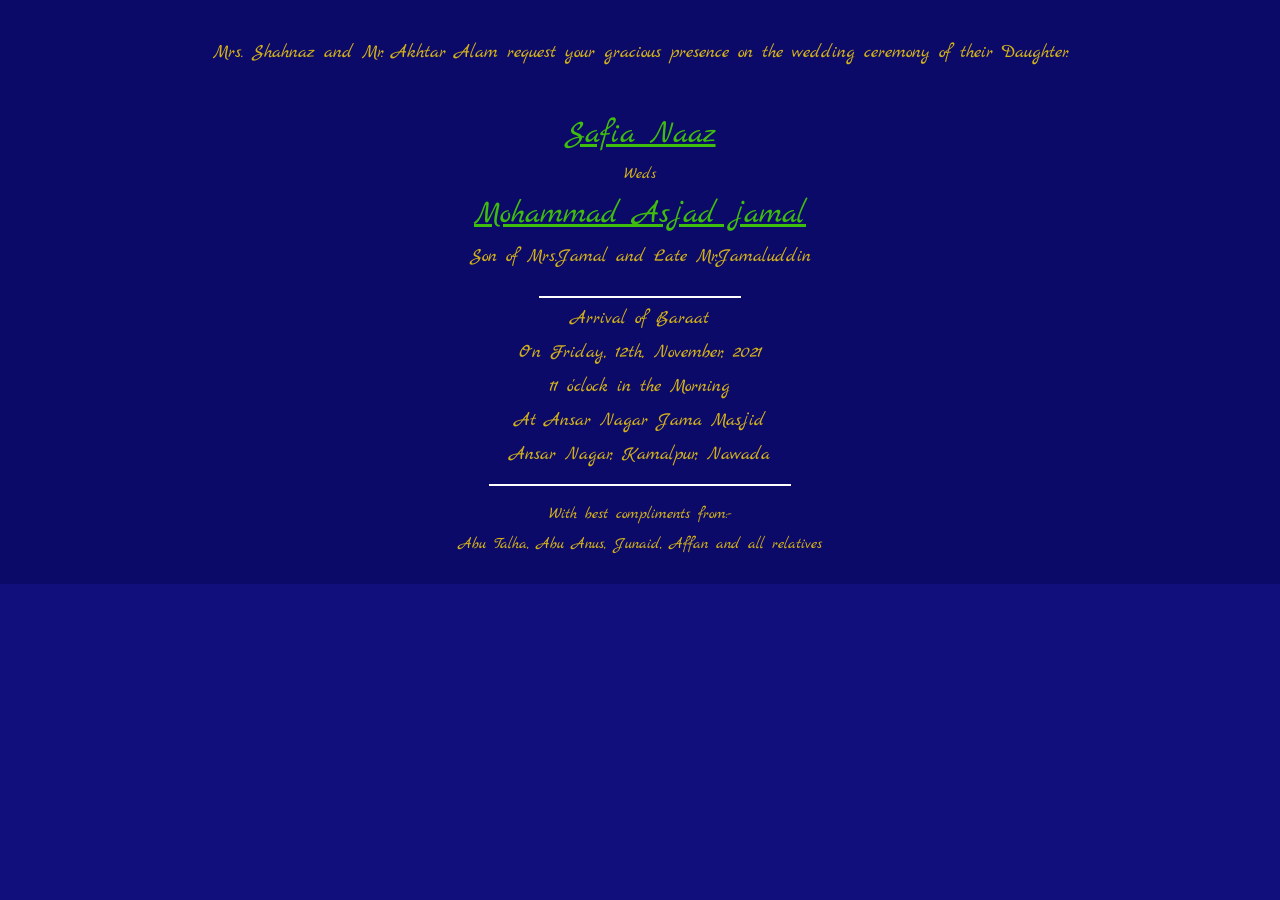
==== index.html @ 497e7ae7 "Rename Design 1.html to index.html" ====
<!DOCTYPE html>
<html lang="en">
<head>
    <meta charset="UTF-8">
    <meta http-equiv="X-UA-Compatible" content="IE=edge">
    <meta name="viewport" content="width=device-width, initial-scale=1.0">
    <title>Asjad and Safia</title>
    <link rel="stylesheet" href="css/pract2.css">
    <link rel="preconnect" href="https://fonts.googleapis.com">
<link rel="preconnect" href="https://fonts.gstatic.com" crossorigin>
<link href="https://fonts.googleapis.com/css2?family=Marck+Script&display=swap" rel="stylesheet">

<!--Internal Css type file-->
<style>
  body{
    margin: 0;
    padding: 0;
    all: initial;
    font-family: 'Marck script', cursive;
    background-color: rgb(17, 15, 124);
}

.container{
    background-color: rgb(11, 10, 105);
    height: auto
}

.contents{
    color: rgb(211, 177, 26);
    font-size: 1.2rem;
    padding: 40px;
    padding-bottom: 40px;
    overflow-wrap: break-word;
    text-align: center;
}
.groom{
    color: rgb(211, 177, 26);
    text-align: center;
    font-size: 2rem;
    padding: 10px;
}
.with{
    text-align: center;
    color: rgb(211, 177, 26);
}
.bride{
    color: rgb(211, 177, 26);
    text-align: center;
    font-size: 2rem;
    padding: 10px;
}

.family{
    color: rgb(211, 177, 26); 
    text-align: center;
    font-size: 1.2rem;
    overflow-wrap: break-word;
    padding: 20px;
    padding-top: 0px;
}
.programmes{
    color: rgb(211, 177, 26); 
    text-align: center;
    overflow-wrap: break-word;
    padding: 10px;
    font-size: 1.2rem;
    padding-top: 0px;
}
.rsvp{
    color: rgb(211, 177, 26); 
    text-align: center;
    overflow-wrap: break-word;
    padding-bottom: 10px;
    padding-top: 10px;
}
.rsvps{
    padding-bottom: 30px;
    color: rgb(211, 177, 26); 
    text-align: center;
}
</style>

</head>
<body>
  <div class="container">
    <div class="contents">Mrs. Shahnaz and Mr. Akhtar Alam request your 
        gracious presence on the wedding 
      ceremony of their Daughter.
    </div>
    <div class="groom"> <a href="safia.html" style="text-decoration:underline; 
    text-decoration-style: none; color: rgb(63, 189, 14);" > Safia Naaz </a></div>
    <div class="with">Weds</div>
    <div class="bride"><a href="asjad.html" style="text-decoration:underline;
     color: rgb(63, 189, 14);">Mohammad Asjad jamal</a></div>
    <div class="family">Son of Mrs.Jamal and Late Mr.Jamaluddin </div>
    <hr noshade="" color="white" width="200px">
    <div class="programmes">Arrival of Baraat </div>
    <div class="programmes">On Friday, 12th, November, 2021 </div>
    <div class="programmes">11 o'clock in the Morning</div>
    <div class="programmes">At Ansar Nagar Jama Masjid</div>
    <div class="programmes">Ansar Nagar, Kamalpur, Nawada</div>
    <hr noshade="" color="white" width="300px">
    <div class="rsvp">With best compliments from:-</div>
    <div class="rsvps">Abu Talha, Abu Anus, Junaid, Affan and all relatives</div>
    
  </div> 
    
</body>
</html>
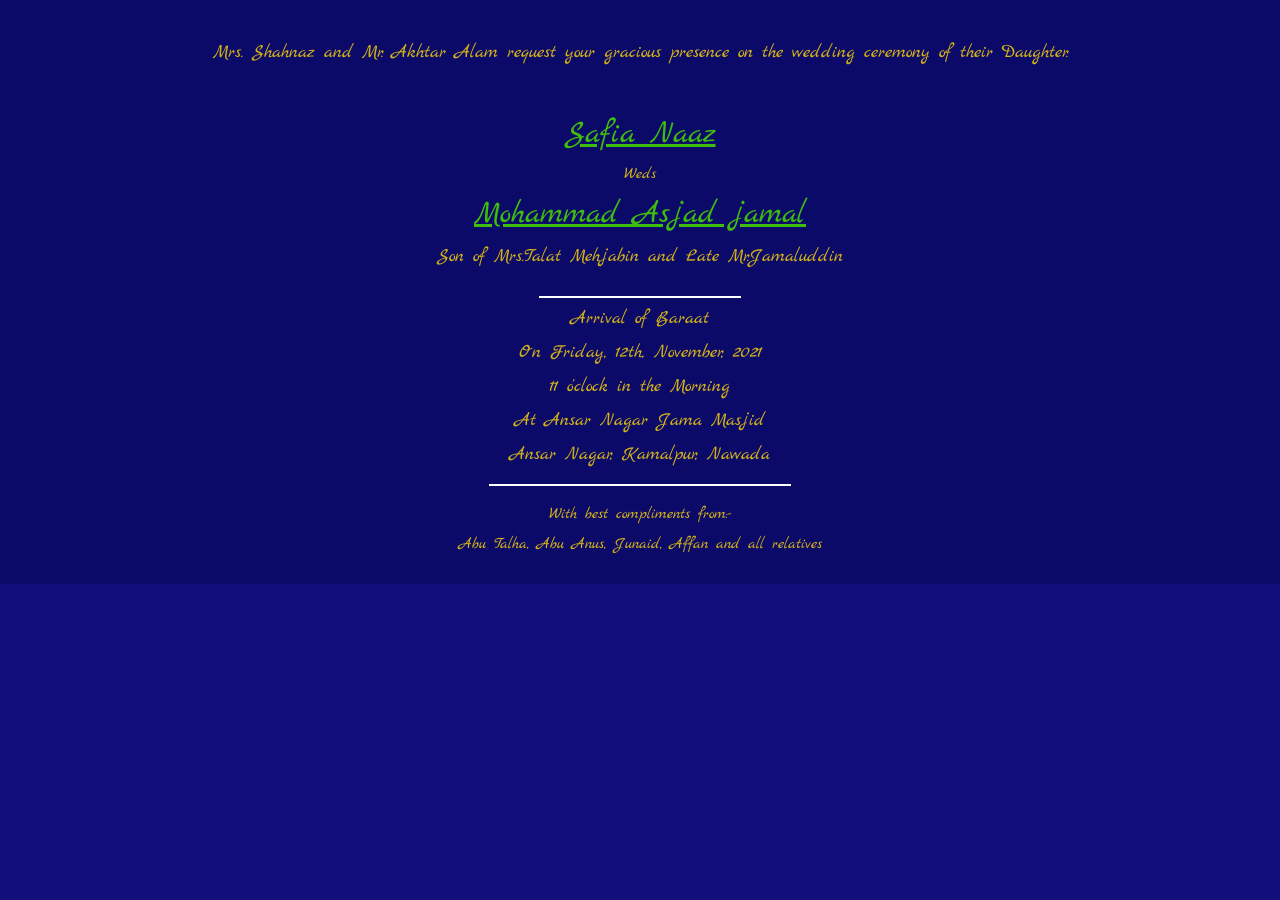
==== commit 964665c3: "Update index.html" ====
--- a/index.html
+++ b/index.html
@@ -92,7 +92,7 @@
     <div class="with">Weds</div>
     <div class="bride"><a href="asjad.html" style="text-decoration:underline;
      color: rgb(63, 189, 14);">Mohammad Asjad jamal</a></div>
-    <div class="family">Son of Mrs.Jamal and Late Mr.Jamaluddin </div>
+    <div class="family">Son of Mrs.Talat Mehjabin and Late Mr.Jamaluddin </div>
     <hr noshade="" color="white" width="200px">
     <div class="programmes">Arrival of Baraat </div>
     <div class="programmes">On Friday, 12th, November, 2021 </div>
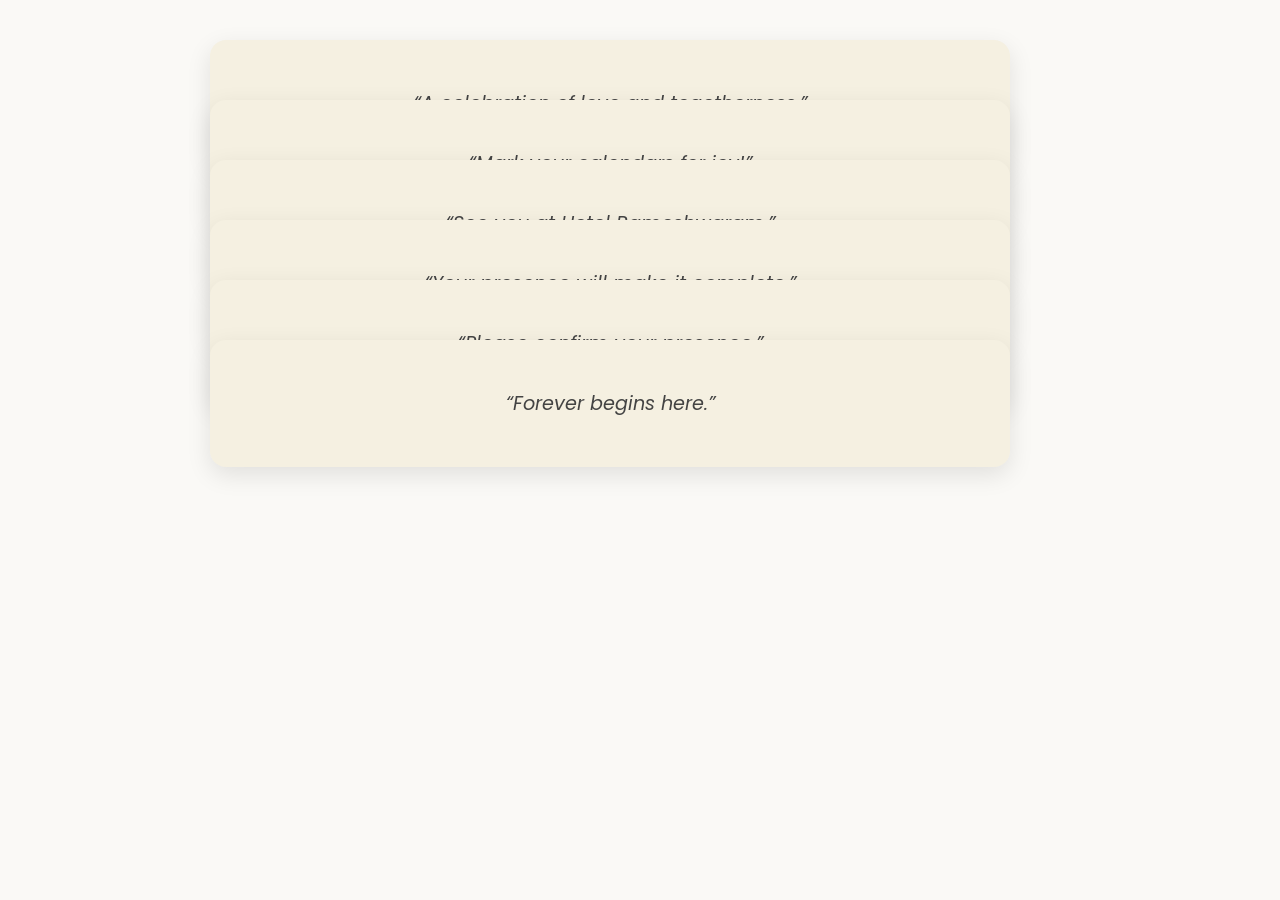
==== commit 6e42966f: "dfd" ====
--- a/index.html
+++ b/index.html
@@ -1,109 +1,112 @@
 <!DOCTYPE html>
 <html lang="en">
 <head>
-    <meta charset="UTF-8">
-    <meta http-equiv="X-UA-Compatible" content="IE=edge">
-    <meta name="viewport" content="width=device-width, initial-scale=1.0">
-    <title>Asjad and Safia</title>
-    <link rel="stylesheet" href="css/pract2.css">
-    <link rel="preconnect" href="https://fonts.googleapis.com">
-<link rel="preconnect" href="https://fonts.gstatic.com" crossorigin>
-<link href="https://fonts.googleapis.com/css2?family=Marck+Script&display=swap" rel="stylesheet">
-
-<!--Internal Css type file-->
-<style>
-  body{
-    margin: 0;
-    padding: 0;
-    all: initial;
-    font-family: 'Marck script', cursive;
-    background-color: rgb(17, 15, 124);
-}
-
-.container{
-    background-color: rgb(11, 10, 105);
-    height: auto
-}
-
-.contents{
-    color: rgb(211, 177, 26);
-    font-size: 1.2rem;
-    padding: 40px;
-    padding-bottom: 40px;
-    overflow-wrap: break-word;
-    text-align: center;
-}
-.groom{
-    color: rgb(211, 177, 26);
-    text-align: center;
-    font-size: 2rem;
-    padding: 10px;
-}
-.with{
-    text-align: center;
-    color: rgb(211, 177, 26);
-}
-.bride{
-    color: rgb(211, 177, 26);
-    text-align: center;
-    font-size: 2rem;
-    padding: 10px;
-}
-
-.family{
-    color: rgb(211, 177, 26); 
-    text-align: center;
-    font-size: 1.2rem;
-    overflow-wrap: break-word;
-    padding: 20px;
-    padding-top: 0px;
-}
-.programmes{
-    color: rgb(211, 177, 26); 
-    text-align: center;
-    overflow-wrap: break-word;
-    padding: 10px;
-    font-size: 1.2rem;
-    padding-top: 0px;
-}
-.rsvp{
-    color: rgb(211, 177, 26); 
-    text-align: center;
-    overflow-wrap: break-word;
-    padding-bottom: 10px;
-    padding-top: 10px;
-}
-.rsvps{
-    padding-bottom: 30px;
-    color: rgb(211, 177, 26); 
-    text-align: center;
-}
-</style>
-
+  <meta charset="UTF-8">
+  <meta name="viewport" content="width=device-width, initial-scale=1.0">
+  <title>Wedding Invitation - Arjun & Shruti</title>
+  <link rel="stylesheet" href="style.css">
+  <!-- Google Fonts -->
+  <link href="https://fonts.googleapis.com/css2?family=Great+Vibes&family=Poppins:wght@400;600&display=swap" rel="stylesheet">
+  <!-- Icons -->
+  <link rel="stylesheet" href="https://cdnjs.cloudflare.com/ajax/libs/font-awesome/6.5.0/css/all.min.css">
 </head>
 <body>
-  <div class="container">
-    <div class="contents">Mrs. Shahnaz and Mr. Akhtar Alam request your 
-        gracious presence on the wedding 
-      ceremony of their Daughter.
+  <!-- Hero Section -->
+  <section class="card flip">
+    <div class="card-inner">
+      <div class="card-front">
+        <i class="fa-solid fa-ring icon"></i>
+        <h1 class="cursive">Wedding Invitation</h1>
+        <h2 class="cursive">Arjun Rana <span class="small">(son of Narayan Rana)</span></h2>
+        <h2 class="amp">&</h2>
+        <h2 class="cursive">Shruti Kumari <span class="small">(daughter of Prateek Kumar)</span></h2>
+        <p class="bold">Date: 15 July 2026</p>
+        <p class="bold">Venue: Hotel Rameshwaram, Jhumri Telaiya</p>
+        <div id="countdown"></div>
+      </div>
+      <div class="card-back">
+        <p class="quote">“A celebration of love and togetherness.”</p>
+      </div>
     </div>
-    <div class="groom"> <a href="safia.html" style="text-decoration:underline; 
-    text-decoration-style: none; color: rgb(63, 189, 14);" > Safia Naaz </a></div>
-    <div class="with">Weds</div>
-    <div class="bride"><a href="asjad.html" style="text-decoration:underline;
-     color: rgb(63, 189, 14);">Mohammad Asjad jamal</a></div>
-    <div class="family">Son of Mrs.Talat Mehjabin and Late Mr.Jamaluddin </div>
-    <hr noshade="" color="white" width="200px">
-    <div class="programmes">Arrival of Baraat </div>
-    <div class="programmes">On Friday, 12th, November, 2021 </div>
-    <div class="programmes">11 o'clock in the Morning</div>
-    <div class="programmes">At Ansar Nagar Jama Masjid</div>
-    <div class="programmes">Ansar Nagar, Kamalpur, Nawada</div>
-    <hr noshade="" color="white" width="300px">
-    <div class="rsvp">With best compliments from:-</div>
-    <div class="rsvps">Abu Talha, Abu Anus, Junaid, Affan and all relatives</div>
-    
-  </div> 
-    
+  </section>
+
+  <!-- Programme Timeline -->
+  <section class="card flip">
+    <div class="card-inner">
+      <div class="card-front">
+        <i class="fa-solid fa-calendar-days icon"></i>
+        <h2 class="cursive">Programme Details</h2>
+        <ul class="timeline">
+          <li><i class="fa-solid fa-sun"></i> <span class="bold">Haldi:</span> 12 July, 4 PM at residence</li>
+          <li><i class="fa-solid fa-leaf"></i> <span class="bold">Mehendi:</span> 13 July, 5 PM</li>
+          <li><i class="fa-solid fa-moon"></i> <span class="bold">Nikah:</span> 14 July, 8 PM</li>
+          <li><i class="fa-solid fa-champagne-glasses"></i> <span class="bold">Reception:</span> 15 July, 7 PM</li>
+        </ul>
+      </div>
+      <div class="card-back">
+        <p class="quote">“Mark your calendars for joy!”</p>
+      </div>
+    </div>
+  </section>
+
+  <!-- Venue Map -->
+  <section class="card flip">
+    <div class="card-inner">
+      <div class="card-front">
+        <i class="fa-solid fa-location-dot icon"></i>
+        <h2 class="cursive">Venue Location</h2>
+        <iframe
+          src="https://www.google.com/maps/embed?pb=!1m18!1m12!1m3!1d3687.123456789!2d85.529!3d24.290!2m3!1f0!2f0!3f0!3m2!1i1024!2i768!4f13.1!3m3!1m2!1sHotel%20Rameshwaram%20Jhumri%20Telaiya%20825409!5e0!3m2!1sen!2sin!4v1700000000000"
+          width="100%" height="250" style="border:0;" allowfullscreen="" loading="lazy">
+        </iframe>
+        <p><a href="https://www.google.com/maps/search/?api=1&query=Hotel+Rameshwaram+Jhumri+Telaiya+825409" target="_blank" class="btn">Get Directions</a></p>
+      </div>
+      <div class="card-back">
+        <p class="quote">“See you at Hotel Rameshwaram.”</p>
+      </div>
+    </div>
+  </section>
+
+  <!-- Special Note -->
+  <section class="card flip">
+    <div class="card-inner">
+      <div class="card-front">
+        <i class="fa-solid fa-heart icon"></i>
+        <h2 class="cursive">Special Note</h2>
+        <p class="quote">“Mere Mamu ke shaadi me jalul se jalul aana.” – Hammad</p>
+      </div>
+      <div class="card-back">
+        <p class="quote">“Your presence will make it complete.”</p>
+      </div>
+    </div>
+  </section>
+
+  <!-- RSVP -->
+  <section class="card flip">
+    <div class="card-inner">
+      <div class="card-front">
+        <i class="fa-solid fa-phone icon"></i>
+        <h2 class="cursive">RSVP</h2>
+        <p>Contact: Arjun, Rohit, Zeeshan, Mikel, Arif</p>
+      </div>
+      <div class="card-back">
+        <p class="quote">“Please confirm your presence.”</p>
+      </div>
+    </div>
+  </section>
+
+  <!-- Footer -->
+  <footer class="card flip">
+    <div class="card-inner">
+      <div class="card-front">
+        <p class="cursive">With love, Arjun & Shruti</p>
+      </div>
+      <div class="card-back">
+        <p class="quote">“Forever begins here.”</p>
+      </div>
+    </div>
+  </footer>
+
+  <script src="script.js"></script>
 </body>
 </html>
--- a/style.css
+++ b/style.css
@@ -0,0 +1,124 @@
+body {
+  margin: 0;
+  font-family: 'Poppins', sans-serif;
+  background: #faf9f6;
+  text-align: center;
+  color: #333;
+}
+
+.cursive {
+  font-family: 'Great Vibes', cursive;
+  font-size: 2.2em;
+  color: #b45b5b;
+}
+
+.bold {
+  font-weight: 600;
+  font-size: 1.1em;
+}
+
+.amp {
+  font-size: 3em;
+  color: #b45b5b;
+}
+
+.small {
+  font-size: 0.7em;
+  color: #777;
+}
+
+.card {
+  margin: 20px auto;
+  width: 90%;
+  max-width: 700px;
+  perspective: 1000px;
+}
+
+.card-inner {
+  position: relative;
+  width: 100%;
+  padding: 20px;
+  transform-style: preserve-3d;
+  transition: transform 1s;
+}
+
+.card:hover .card-inner {
+  transform: rotateY(180deg);
+}
+
+.card-front, .card-back {
+  position: absolute;
+  width: 100%;
+  backface-visibility: hidden;
+  border-radius: 16px;
+  box-shadow: 0 8px 25px rgba(0,0,0,0.1);
+  padding: 30px;
+  background: #fff;
+}
+
+.card-back {
+  transform: rotateY(180deg);
+  background: #f5f0e1;
+}
+
+.icon {
+  font-size: 2em;
+  color: #b45b5b;
+  margin-bottom: 10px;
+}
+
+.timeline {
+  list-style-type: none;
+  padding: 0;
+}
+
+.timeline li {
+  margin: 15px 0;
+  font-size: 1.1em;
+  display: flex;
+  align-items: center;
+  justify-content: center;
+  gap: 10px;
+}
+
+.timeline i {
+  color: #b45b5b;
+}
+
+.btn {
+  display: inline-block;
+  margin-top: 15px;
+  padding: 10px 20px;
+  background: #b45b5b;
+  color: #fff;
+  text-decoration: none;
+  border-radius: 6px;
+  transition: transform 0.3s ease, background 0.3s ease;
+}
+
+.btn:hover {
+  background: #8c3f3f;
+  transform: scale(1.1);
+}
+
+.quote {
+  font-style: italic;
+  font-size: 1.2em;
+  color: #444;
+}
+
+/* Responsive */
+@media (max-width: 768px) {
+  .cursive { font-size: 1.8em; }
+  .bold { font-size: 1em; }
+  .card-front, .card-back { padding: 20px; }
+}
+
+.card-inner {
+  transform: rotateY(180deg); /* start flipped */
+}
+
+.card.visible .card-inner {
+  transform: rotateY(0deg); /* flip into view when visible */
+  transition: transform 1s ease;
+}
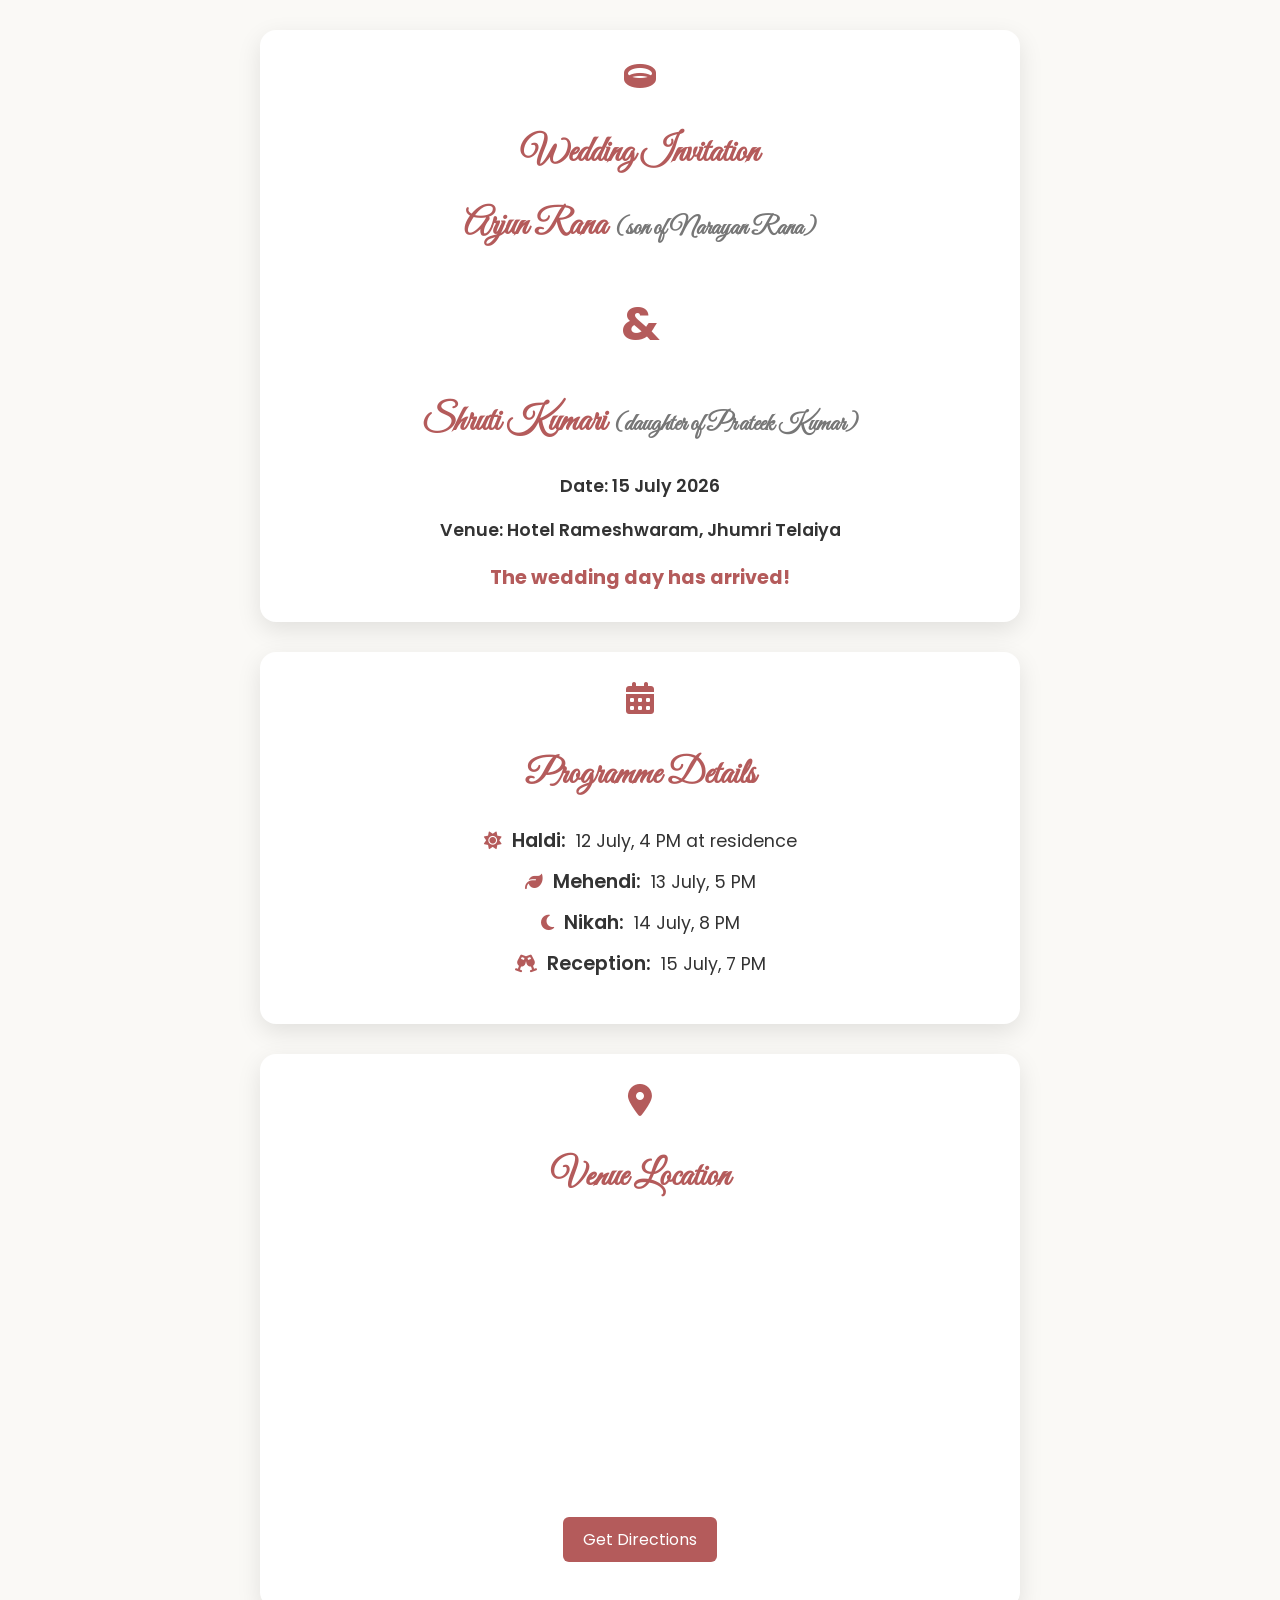
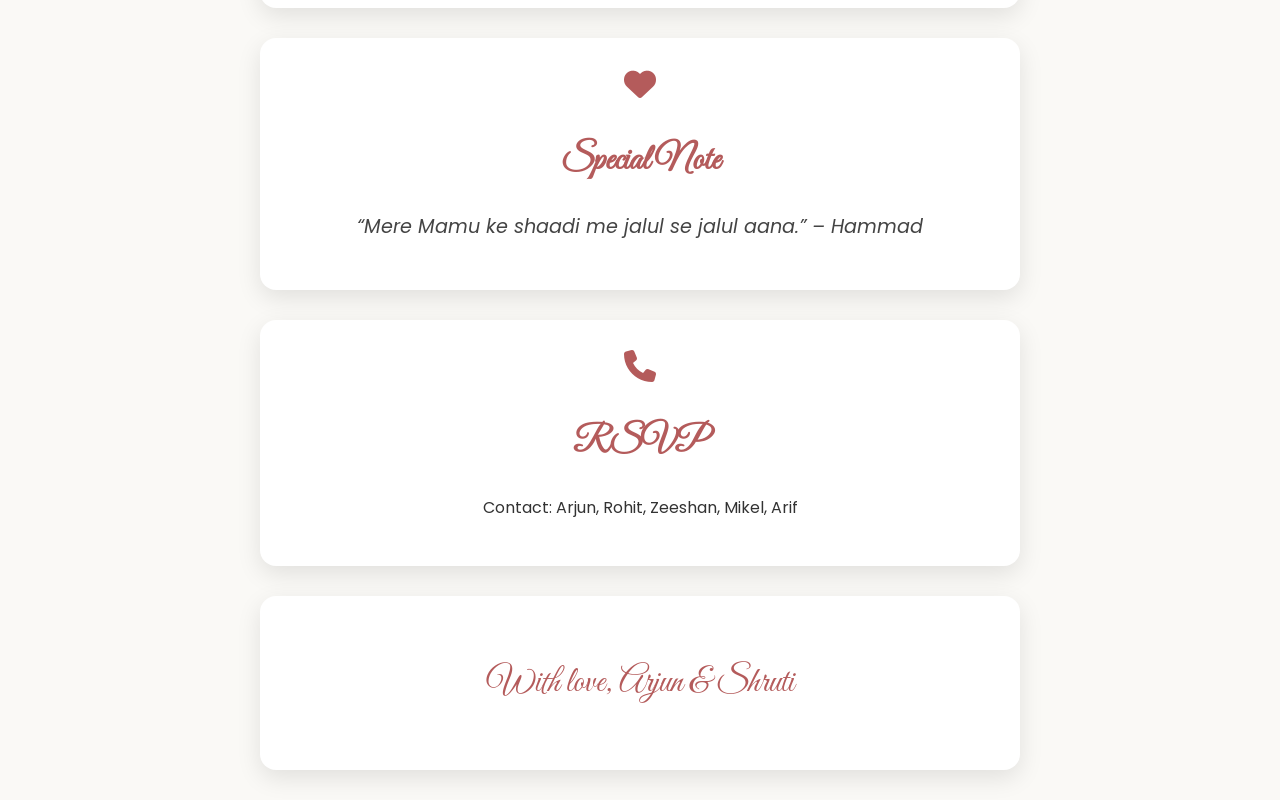
==== commit 6ebad8ab: "d" ====
--- a/index.html
+++ b/index.html
@@ -12,99 +12,57 @@
 </head>
 <body>
   <!-- Hero Section -->
-  <section class="card flip">
-    <div class="card-inner">
-      <div class="card-front">
-        <i class="fa-solid fa-ring icon"></i>
-        <h1 class="cursive">Wedding Invitation</h1>
-        <h2 class="cursive">Arjun Rana <span class="small">(son of Narayan Rana)</span></h2>
-        <h2 class="amp">&</h2>
-        <h2 class="cursive">Shruti Kumari <span class="small">(daughter of Prateek Kumar)</span></h2>
-        <p class="bold">Date: 15 July 2026</p>
-        <p class="bold">Venue: Hotel Rameshwaram, Jhumri Telaiya</p>
-        <div id="countdown"></div>
-      </div>
-      <div class="card-back">
-        <p class="quote">“A celebration of love and togetherness.”</p>
-      </div>
-    </div>
+  <section class="card">
+    <i class="fa-solid fa-ring icon"></i>
+    <h1 class="cursive">Wedding Invitation</h1>
+    <h2 class="cursive">Arjun Rana <span class="small">(son of Narayan Rana)</span></h2>
+    <h2 class="amp">&</h2>
+    <h2 class="cursive">Shruti Kumari <span class="small">(daughter of Prateek Kumar)</span></h2>
+    <p class="bold">Date: 15 July 2026</p>
+    <p class="bold">Venue: Hotel Rameshwaram, Jhumri Telaiya</p>
+    <div id="countdown"></div>
   </section>
 
   <!-- Programme Timeline -->
-  <section class="card flip">
-    <div class="card-inner">
-      <div class="card-front">
-        <i class="fa-solid fa-calendar-days icon"></i>
-        <h2 class="cursive">Programme Details</h2>
-        <ul class="timeline">
-          <li><i class="fa-solid fa-sun"></i> <span class="bold">Haldi:</span> 12 July, 4 PM at residence</li>
-          <li><i class="fa-solid fa-leaf"></i> <span class="bold">Mehendi:</span> 13 July, 5 PM</li>
-          <li><i class="fa-solid fa-moon"></i> <span class="bold">Nikah:</span> 14 July, 8 PM</li>
-          <li><i class="fa-solid fa-champagne-glasses"></i> <span class="bold">Reception:</span> 15 July, 7 PM</li>
-        </ul>
-      </div>
-      <div class="card-back">
-        <p class="quote">“Mark your calendars for joy!”</p>
-      </div>
-    </div>
+  <section class="card">
+    <i class="fa-solid fa-calendar-days icon"></i>
+    <h2 class="cursive">Programme Details</h2>
+    <ul class="timeline">
+      <li><i class="fa-solid fa-sun"></i> <span class="bold">Haldi:</span> 12 July, 4 PM at residence</li>
+      <li><i class="fa-solid fa-leaf"></i> <span class="bold">Mehendi:</span> 13 July, 5 PM</li>
+      <li><i class="fa-solid fa-moon"></i> <span class="bold">Nikah:</span> 14 July, 8 PM</li>
+      <li><i class="fa-solid fa-champagne-glasses"></i> <span class="bold">Reception:</span> 15 July, 7 PM</li>
+    </ul>
   </section>
 
   <!-- Venue Map -->
-  <section class="card flip">
-    <div class="card-inner">
-      <div class="card-front">
-        <i class="fa-solid fa-location-dot icon"></i>
-        <h2 class="cursive">Venue Location</h2>
-        <iframe
-          src="https://www.google.com/maps/embed?pb=!1m18!1m12!1m3!1d3687.123456789!2d85.529!3d24.290!2m3!1f0!2f0!3f0!3m2!1i1024!2i768!4f13.1!3m3!1m2!1sHotel%20Rameshwaram%20Jhumri%20Telaiya%20825409!5e0!3m2!1sen!2sin!4v1700000000000"
-          width="100%" height="250" style="border:0;" allowfullscreen="" loading="lazy">
-        </iframe>
-        <p><a href="https://www.google.com/maps/search/?api=1&query=Hotel+Rameshwaram+Jhumri+Telaiya+825409" target="_blank" class="btn">Get Directions</a></p>
-      </div>
-      <div class="card-back">
-        <p class="quote">“See you at Hotel Rameshwaram.”</p>
-      </div>
-    </div>
+  <section class="card">
+    <i class="fa-solid fa-location-dot icon"></i>
+    <h2 class="cursive">Venue Location</h2>
+    <iframe
+      src="https://www.google.com/maps/embed?pb=!1m18!..."
+      width="100%" height="250" style="border:0;" allowfullscreen="" loading="lazy">
+    </iframe>
+    <p><a href="https://www.google.com/maps/search/?api=1&query=Hotel+Rameshwaram+Jhumri+Telaiya+825409" target="_blank" class="btn">Get Directions</a></p>
   </section>
 
   <!-- Special Note -->
-  <section class="card flip">
-    <div class="card-inner">
-      <div class="card-front">
-        <i class="fa-solid fa-heart icon"></i>
-        <h2 class="cursive">Special Note</h2>
-        <p class="quote">“Mere Mamu ke shaadi me jalul se jalul aana.” – Hammad</p>
-      </div>
-      <div class="card-back">
-        <p class="quote">“Your presence will make it complete.”</p>
-      </div>
-    </div>
+  <section class="card">
+    <i class="fa-solid fa-heart icon"></i>
+    <h2 class="cursive">Special Note</h2>
+    <p class="quote">“Mere Mamu ke shaadi me jalul se jalul aana.” – Hammad</p>
   </section>
 
   <!-- RSVP -->
-  <section class="card flip">
-    <div class="card-inner">
-      <div class="card-front">
-        <i class="fa-solid fa-phone icon"></i>
-        <h2 class="cursive">RSVP</h2>
-        <p>Contact: Arjun, Rohit, Zeeshan, Mikel, Arif</p>
-      </div>
-      <div class="card-back">
-        <p class="quote">“Please confirm your presence.”</p>
-      </div>
-    </div>
+  <section class="card">
+    <i class="fa-solid fa-phone icon"></i>
+    <h2 class="cursive">RSVP</h2>
+    <p>Contact: Arjun, Rohit, Zeeshan, Mikel, Arif</p>
   </section>
 
   <!-- Footer -->
-  <footer class="card flip">
-    <div class="card-inner">
-      <div class="card-front">
-        <p class="cursive">With love, Arjun & Shruti</p>
-      </div>
-      <div class="card-back">
-        <p class="quote">“Forever begins here.”</p>
-      </div>
-    </div>
+  <footer class="card">
+    <p class="cursive">With love, Arjun & Shruti</p>
   </footer>
 
   <script src="script.js"></script>
--- a/style.css
+++ b/style.css
@@ -28,37 +28,21 @@
 }
 
 .card {
-  margin: 20px auto;
+  margin: 30px auto;
   width: 90%;
   max-width: 700px;
-  perspective: 1000px;
-}
-
-.card-inner {
-  position: relative;
-  width: 100%;
-  padding: 20px;
-  transform-style: preserve-3d;
-  transition: transform 1s;
-}
-
-.card:hover .card-inner {
-  transform: rotateY(180deg);
-}
-
-.card-front, .card-back {
-  position: absolute;
-  width: 100%;
-  backface-visibility: hidden;
   border-radius: 16px;
   box-shadow: 0 8px 25px rgba(0,0,0,0.1);
   padding: 30px;
   background: #fff;
+  opacity: 0;
+  transform: translateY(50px);
+  transition: all 0.8s ease;
 }
 
-.card-back {
-  transform: rotateY(180deg);
-  background: #f5f0e1;
+.card.visible {
+  opacity: 1;
+  transform: translateY(0);
 }
 
 .icon {
@@ -73,7 +57,7 @@
 }
 
 .timeline li {
-  margin: 15px 0;
+  margin: 12px 0;
   font-size: 1.1em;
   display: flex;
   align-items: center;
@@ -98,7 +82,7 @@
 
 .btn:hover {
   background: #8c3f3f;
-  transform: scale(1.1);
+  transform: scale(1.05);
 }
 
 .quote {
@@ -107,18 +91,23 @@
   color: #444;
 }
 
+#countdown {
+  margin-top: 20px;
+  font-size: 1.2em;
+  color: #b45b5b;
+  font-weight: bold;
+  animation: pulse 2s infinite;
+}
+
+@keyframes pulse {
+  0% { transform: scale(1); }
+  50% { transform: scale(1.05); }
+  100% { transform: scale(1); }
+}
+
 /* Responsive */
 @media (max-width: 768px) {
   .cursive { font-size: 1.8em; }
   .bold { font-size: 1em; }
-  .card-front, .card-back { padding: 20px; }
+  .card { padding: 20px; }
 }
-
-.card-inner {
-  transform: rotateY(180deg); /* start flipped */
-}
-
-.card.visible .card-inner {
-  transform: rotateY(0deg); /* flip into view when visible */
-  transition: transform 1s ease;
-}
